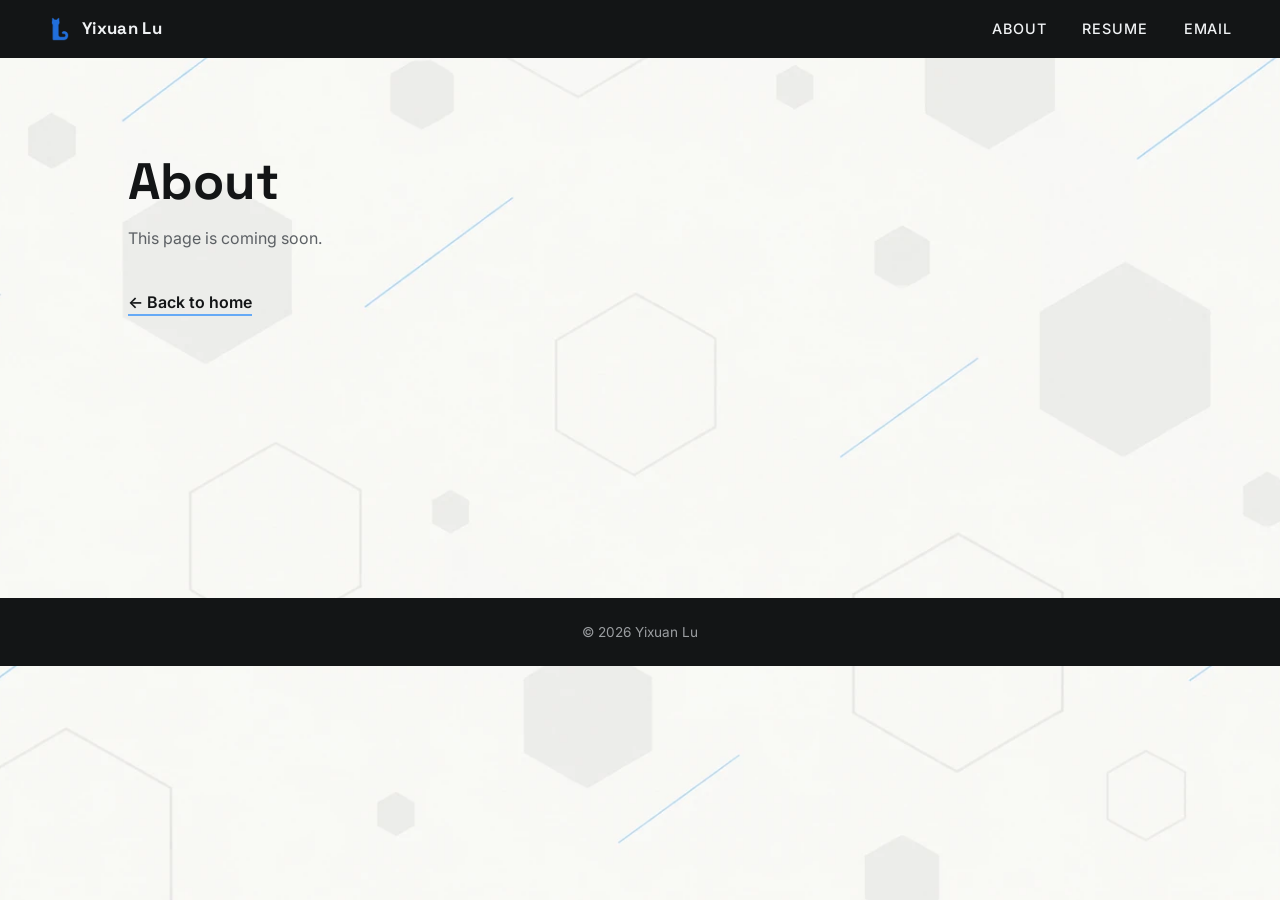
==== about.html @ 0526a120 "Add homepage prototype Homepage with banner, demo reel placeholder, project cards and navigation, pl" ====
<!DOCTYPE html>
<html lang="en">
<head>
  <meta charset="UTF-8">
  <meta name="viewport" content="width=device-width, initial-scale=1">
  <title>About | Yixuan Lu</title>
  <meta name="description" content="Portfolio of Yixuan Lu, 3D character performance animator.">

  <!-- Browser tab icon -->
  <link rel="icon" type="image/png" href="images/favicon.png">

  <!-- Fonts from Google Fonts -->
  <link rel="preconnect" href="https://fonts.googleapis.com">
  <link rel="preconnect" href="https://fonts.gstatic.com" crossorigin>
  <link href="https://fonts.googleapis.com/css2?family=Space+Grotesk:wght@500;700&family=Inter:wght@400;500;600&display=swap" rel="stylesheet">

  <link rel="stylesheet" href="css/style.css">
</head>
<body>

  <!-- ===== NAVIGATION ===== -->
  <header class="site-nav">
    <a class="nav-home" href="index.html">
      <img src="images/favicon.png" alt="" width="24" height="24">
      <span>Yixuan Lu</span>
    </a>
    <nav>
      <a href="about.html">About</a>
      <a href="resume.html">Resume</a>
      <!-- Replace [EMAIL] below with your email address, e.g. mailto:name@example.com -->
      <a href="mailto:[EMAIL]">Email</a>
    </nav>
  </header>

  <main class="simple-page">
    <h1>About</h1>
    <p>This page is coming soon.</p>
    <a class="back-link" href="index.html">&larr; Back to home</a>
  </main>

  <footer class="site-footer">
    <p>&copy; 2026 Yixuan Lu</p>
  </footer>

</body>
</html>
---- css/style.css ----
/* =============================================================
   COLORS
   Change a color here and it updates everywhere on the site.
   ============================================================= */
:root {
  --black: #131516;
  --off-white: #F0F2F4;
  --gray: #9A9DA0;
  --gray-dark: #5C6064;   /* darker gray for small text, easier to read */
  --gray-light: #DADDE0;  /* thin borders and lines */
  --accent: #66AAF6;      /* soft light blue */

  --font-display: "Space Grotesk", "Segoe UI", sans-serif;
  --font-body: "Inter", "Segoe UI", sans-serif;

  --content-width: 1120px;
}

/* =============================================================
   BASICS
   ============================================================= */
* { box-sizing: border-box; }

html { scroll-behavior: smooth; }

body {
  margin: 0;
  font-family: var(--font-body);
  color: var(--black);
  background-color: var(--off-white);
  /* the hexagon pattern sits behind everything and stays still while you scroll */
  background-image: url("../images/background-hexagon.png");
  background-size: cover;
  background-position: center;
  background-attachment: fixed;
  line-height: 1.5;
  -webkit-font-smoothing: antialiased;
}

img { display: block; max-width: 100%; }

a { color: inherit; }

/* visible outline when moving through the page with the keyboard */
a:focus-visible {
  outline: 2px solid var(--accent);
  outline-offset: 3px;
}

/* =============================================================
   NAVIGATION
   ============================================================= */
.site-nav {
  display: flex;
  align-items: center;
  justify-content: space-between;
  gap: 16px;
  padding: 14px clamp(16px, 4vw, 48px);
  background: var(--black);
  color: var(--off-white);
}

.nav-home {
  display: flex;
  align-items: center;
  gap: 10px;
  text-decoration: none;
  font-family: var(--font-display);
  font-weight: 700;
  font-size: 1.05rem;
  letter-spacing: 0.02em;
}

.site-nav nav {
  display: flex;
  gap: clamp(16px, 3vw, 36px);
}

.site-nav nav a {
  position: relative;
  text-decoration: none;
  font-size: 0.9rem;
  font-weight: 500;
  letter-spacing: 0.06em;
  text-transform: uppercase;
  color: var(--off-white);
  padding: 4px 0;
  transition: color 0.2s;
}

/* blue line that slides in under a link on hover */
.site-nav nav a::after {
  content: "";
  position: absolute;
  left: 0;
  bottom: -2px;
  width: 100%;
  height: 2px;
  background: var(--accent);
  transform: scaleX(0);
  transform-origin: left;
  transition: transform 0.25s;
}

.site-nav nav a:hover { color: var(--accent); }
.site-nav nav a:hover::after { transform: scaleX(1); }

/* =============================================================
   BANNER
   The text is placed on top of the image, inside the empty
   light area on the left. Sizes use "vw" (a percentage of the
   screen width) so the text grows and shrinks with the image.
   ============================================================= */
.banner {
  position: relative;
  width: 100%;
  background: var(--off-white);
}

.banner-image {
  width: 100%;
  height: auto;
}

.banner-text {
  position: absolute;
  top: 0;
  bottom: 0;
  left: 6%;
  width: 48%;
  display: flex;
  flex-direction: column;
  justify-content: center;
}

.banner-text h1 {
  margin: 0;
  font-family: var(--font-display);
  font-weight: 700;
  font-size: 7.2vw;
  line-height: 1;
  letter-spacing: -0.02em;
  color: var(--black);
}

.banner-text p {
  margin: 1.4vw 0 0;
  padding-left: 1.2vw;
  border-left: 0.35vw solid var(--accent);
  font-family: var(--font-display);
  font-weight: 500;
  font-size: 2.1vw;
  letter-spacing: 0.08em;
  text-transform: uppercase;
  color: var(--gray-dark);
}

/* =============================================================
   PAGE SECTIONS
   ============================================================= */
main {
  max-width: var(--content-width);
  margin: 0 auto;
  padding: 0 clamp(16px, 4vw, 48px);
}

.section-label {
  display: flex;
  align-items: center;
  gap: 14px;
  margin: 0 0 20px;
  font-family: var(--font-display);
  font-size: 0.85rem;
  font-weight: 700;
  letter-spacing: 0.18em;
  text-transform: uppercase;
  color: var(--gray-dark);
}

/* short blue line before each section name */
.section-label::before {
  content: "";
  width: 28px;
  height: 2px;
  background: var(--accent);
}

/* =============================================================
   DEMO REEL
   ============================================================= */
.reel {
  padding: clamp(40px, 6vw, 72px) 0 clamp(48px, 7vw, 88px);
}

/* the 16:9 frame; the YouTube player fills it once a link is added */
.reel-frame {
  position: relative;
  width: 100%;
  aspect-ratio: 16 / 9;
  background: var(--black);
  overflow: hidden;
  box-shadow: 0 24px 60px -20px rgba(19, 21, 22, 0.45);
}

.reel-frame iframe {
  position: absolute;
  inset: 0;
  width: 100%;
  height: 100%;
  border: 0;
}

.reel-placeholder {
  position: absolute;
  inset: 0;
  display: flex;
  flex-direction: column;
  align-items: center;
  justify-content: center;
  text-align: center;
  color: var(--off-white);
  /* faint grid, like a viewport in 3D software */
  background-image:
    linear-gradient(rgba(240, 242, 244, 0.05) 1px, transparent 1px),
    linear-gradient(90deg, rgba(240, 242, 244, 0.05) 1px, transparent 1px);
  background-size: 48px 48px;
  background-position: center;
}

/* corner marks, like a camera frame */
.reel-placeholder::before {
  content: "";
  position: absolute;
  inset: 20px;
  --c: var(--accent);
  background:
    linear-gradient(var(--c), var(--c)) top left / 24px 2px,
    linear-gradient(var(--c), var(--c)) top left / 2px 24px,
    linear-gradient(var(--c), var(--c)) top right / 24px 2px,
    linear-gradient(var(--c), var(--c)) top right / 2px 24px,
    linear-gradient(var(--c), var(--c)) bottom left / 24px 2px,
    linear-gradient(var(--c), var(--c)) bottom left / 2px 24px,
    linear-gradient(var(--c), var(--c)) bottom right / 24px 2px,
    linear-gradient(var(--c), var(--c)) bottom right / 2px 24px;
  background-repeat: no-repeat;
}

.reel-play {
  width: clamp(48px, 8vw, 84px);
  height: auto;
  color: var(--accent);
}

.reel-title {
  margin: clamp(12px, 2vw, 22px) 0 0;
  font-family: var(--font-display);
  font-weight: 700;
  font-size: clamp(1.1rem, 3.2vw, 2.2rem);
  letter-spacing: 0.02em;
}

.reel-ratio {
  margin: 6px 0 0;
  font-size: 0.75rem;
  letter-spacing: 0.2em;
  color: var(--gray);
}

/* =============================================================
   PROJECT CARDS
   ============================================================= */
.projects {
  padding-bottom: clamp(56px, 8vw, 96px);
}

.project-grid {
  display: grid;
  grid-template-columns: repeat(2, 1fr);
  gap: clamp(16px, 3vw, 32px);
}

.project-card {
  display: block;
  text-decoration: none;
  background: #FFFFFF;
  border: 1px solid var(--gray-light);
  transition: transform 0.25s, box-shadow 0.25s, border-color 0.25s;
}

.project-card:hover {
  transform: translateY(-4px);
  border-color: var(--accent);
  box-shadow: 0 16px 36px -18px rgba(19, 21, 22, 0.35);
}

/* stand-in image area; can be replaced with a real still later */
.project-thumb {
  position: relative;
  aspect-ratio: 16 / 9;
  background:
    linear-gradient(135deg, transparent 62%, rgba(102, 170, 246, 0.85) 62%, rgba(102, 170, 246, 0.85) 66%, transparent 66%),
    var(--black);
  overflow: hidden;
}

.project-thumb span {
  position: absolute;
  left: 20px;
  bottom: 12px;
  font-family: var(--font-display);
  font-weight: 700;
  font-size: clamp(2.5rem, 6vw, 4rem);
  line-height: 1;
  color: rgba(240, 242, 244, 0.14);
}

.project-info {
  display: flex;
  align-items: baseline;
  justify-content: space-between;
  gap: 12px;
  padding: 18px 20px;
}

.project-info h3 {
  margin: 0;
  font-family: var(--font-display);
  font-size: 1.3rem;
  font-weight: 700;
}

.project-link {
  font-size: 0.8rem;
  font-weight: 600;
  letter-spacing: 0.08em;
  text-transform: uppercase;
  color: var(--gray-dark);
  white-space: nowrap;
  transition: color 0.2s;
}

.project-card:hover .project-link { color: var(--black); }

/* =============================================================
   FOOTER
   ============================================================= */
.site-footer {
  padding: 24px clamp(16px, 4vw, 48px);
  background: var(--black);
  color: var(--gray);
  font-size: 0.85rem;
  text-align: center;
}

.site-footer p { margin: 0; }

/* =============================================================
   SIMPLE PAGES (About, Resume, project pages)
   ============================================================= */
.simple-page {
  max-width: var(--content-width);
  margin: 0 auto;
  padding: clamp(48px, 8vw, 96px) clamp(16px, 4vw, 48px);
  min-height: 60vh;
}

.simple-page h1 {
  margin: 0 0 12px;
  font-family: var(--font-display);
  font-size: clamp(2rem, 5vw, 3.2rem);
  line-height: 1.1;
}

.simple-page p { color: var(--gray-dark); }

.back-link {
  display: inline-block;
  margin-top: 24px;
  font-weight: 600;
  text-decoration: none;
  border-bottom: 2px solid var(--accent);
}

/* =============================================================
   PHONES AND SMALL TABLETS
   ============================================================= */
@media (max-width: 700px) {
  /* fixed backgrounds are jumpy on phones, so let it scroll */
  body { background-attachment: scroll; }

  .site-nav { flex-direction: column; gap: 10px; }

  /* bigger text, tighter spacing so the title still fits on one line */
  .banner-text h1 { font-size: 8vw; }
  .banner-text p { font-size: 3vw; letter-spacing: 0.03em; }

  .project-grid { grid-template-columns: 1fr; }
}

/* respect the "reduce motion" setting some people turn on */
@media (prefers-reduced-motion: reduce) {
  * { transition: none !important; scroll-behavior: auto !important; }
}
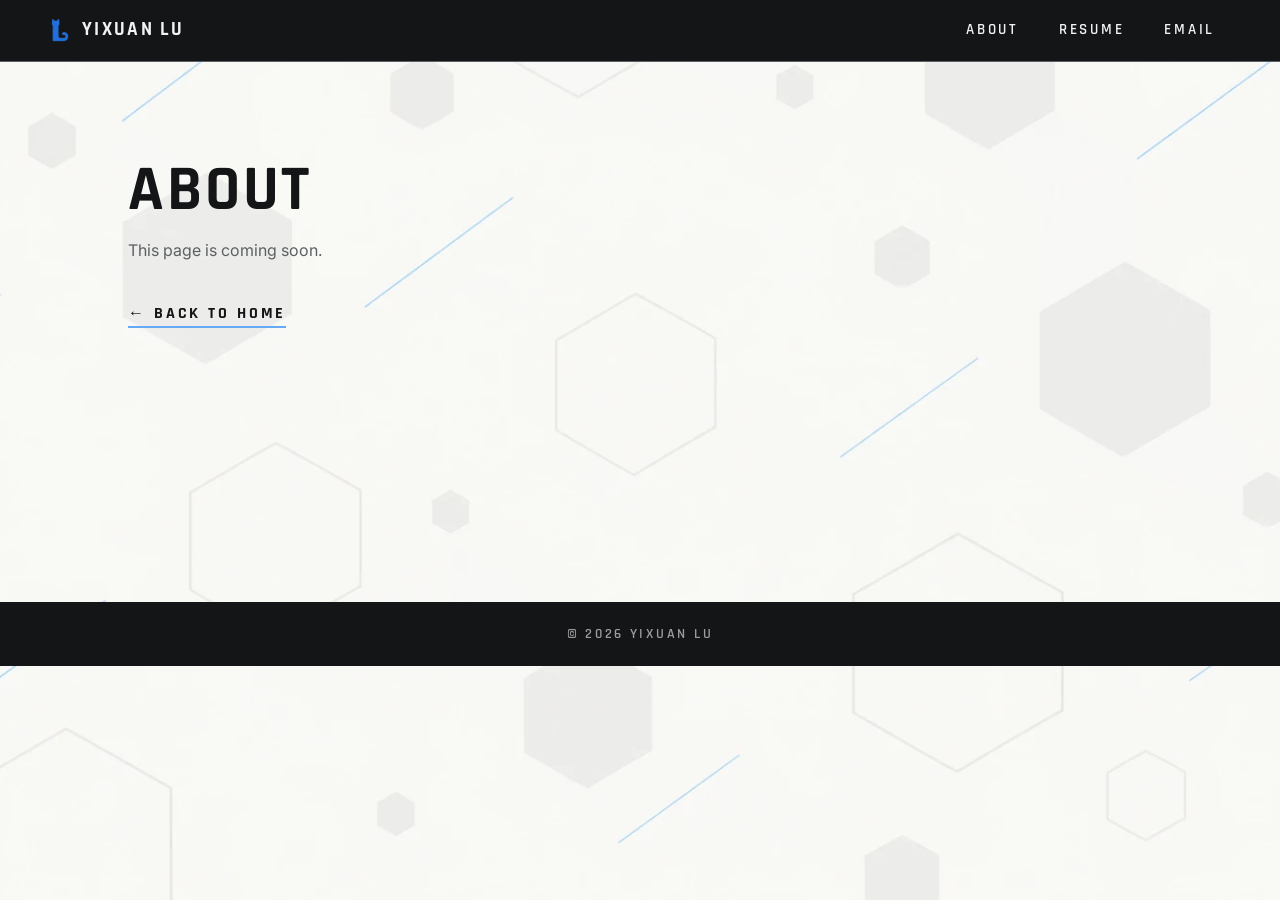
==== commit 639af337: "Restyle homepage with tactical sci-fi menu look Switch to Rajdhani/Inter, add label plate, divider, " ====
--- a/about.html
+++ b/about.html
@@ -12,7 +12,7 @@
   <!-- Fonts from Google Fonts -->
   <link rel="preconnect" href="https://fonts.googleapis.com">
   <link rel="preconnect" href="https://fonts.gstatic.com" crossorigin>
-  <link href="https://fonts.googleapis.com/css2?family=Space+Grotesk:wght@500;700&family=Inter:wght@400;500;600&display=swap" rel="stylesheet">
+  <link href="https://fonts.googleapis.com/css2?family=Rajdhani:wght@500;600;700&family=Inter:wght@400;500&display=swap" rel="stylesheet">
 
   <link rel="stylesheet" href="css/style.css">
 </head>
--- a/css/style.css
+++ b/css/style.css
@@ -1,19 +1,29 @@
 /* =============================================================
-   COLORS
-   Change a color here and it updates everywhere on the site.
+   COLORS AND FONTS
+   Every color and font on the site is set here.
+   Change a value here and it updates everywhere.
    ============================================================= */
 :root {
+  /* main colors */
   --black: #131516;
   --off-white: #F0F2F4;
   --gray: #9A9DA0;
-  --gray-dark: #5C6064;   /* darker gray for small text, easier to read */
-  --gray-light: #DADDE0;  /* thin borders and lines */
-  --accent: #66AAF6;      /* soft light blue */
-
-  --font-display: "Space Grotesk", "Segoe UI", sans-serif;
-  --font-body: "Inter", "Segoe UI", sans-serif;
-
+  --gray-dark: #5C6064;    /* small text, easier to read than --gray */
+  --gray-light: #C9CDD1;   /* thin lines and borders */
+  --panel: #F7F8F9;        /* slightly lighter gray for cards and the reel frame */
+  --accent: #66AAF6;       /* soft light blue: highlights and hover only */
+
+  /* see-through versions, for faint grids and shadows */
+  --grid-line: rgba(19, 21, 22, 0.06);
+  --thumb-number: rgba(240, 242, 244, 0.16);
+
+  /* fonts */
+  --font-display: "Rajdhani", "Segoe UI", sans-serif;  /* headings and labels */
+  --font-body: "Inter", "Segoe UI", sans-serif;        /* regular text */
+
+  /* layout */
   --content-width: 1120px;
+  --cut: 16px;             /* size of the angled corners on cards and buttons */
 }
 
 /* =============================================================
@@ -44,7 +54,7 @@
 /* visible outline when moving through the page with the keyboard */
 a:focus-visible {
   outline: 2px solid var(--accent);
-  outline-offset: 3px;
+  outline-offset: 4px;
 }
 
 /* =============================================================
@@ -55,9 +65,10 @@
   align-items: center;
   justify-content: space-between;
   gap: 16px;
-  padding: 14px clamp(16px, 4vw, 48px);
+  padding: 12px clamp(16px, 4vw, 48px);
   background: var(--black);
   color: var(--off-white);
+  border-bottom: 1px solid var(--gray-dark);
 }
 
 .nav-home {
@@ -67,43 +78,35 @@
   text-decoration: none;
   font-family: var(--font-display);
   font-weight: 700;
-  font-size: 1.05rem;
-  letter-spacing: 0.02em;
+  font-size: 1.2rem;
+  letter-spacing: 0.12em;
+  text-transform: uppercase;
 }
 
 .site-nav nav {
   display: flex;
-  gap: clamp(16px, 3vw, 36px);
-}
-
+  gap: 6px;
+}
+
+/* each link is a small angled tab that lights up on hover */
 .site-nav nav a {
-  position: relative;
+  padding: 6px 16px;
   text-decoration: none;
-  font-size: 0.9rem;
-  font-weight: 500;
-  letter-spacing: 0.06em;
+  font-family: var(--font-display);
+  font-size: 0.95rem;
+  font-weight: 600;
+  letter-spacing: 0.18em;
   text-transform: uppercase;
   color: var(--off-white);
-  padding: 4px 0;
-  transition: color 0.2s;
-}
-
-/* blue line that slides in under a link on hover */
-.site-nav nav a::after {
-  content: "";
-  position: absolute;
-  left: 0;
-  bottom: -2px;
-  width: 100%;
-  height: 2px;
-  background: var(--accent);
-  transform: scaleX(0);
-  transform-origin: left;
-  transition: transform 0.25s;
-}
-
-.site-nav nav a:hover { color: var(--accent); }
-.site-nav nav a:hover::after { transform: scaleX(1); }
+  border: 1px solid transparent;
+  clip-path: polygon(8px 0, 100% 0, 100% calc(100% - 8px), calc(100% - 8px) 100%, 0 100%, 0 8px);
+  transition: color 0.2s, background-color 0.2s;
+}
+
+.site-nav nav a:hover {
+  color: var(--black);
+  background-color: var(--accent);
+}
 
 /* =============================================================
    BANNER
@@ -137,20 +140,22 @@
   margin: 0;
   font-family: var(--font-display);
   font-weight: 700;
-  font-size: 7.2vw;
-  line-height: 1;
-  letter-spacing: -0.02em;
+  font-size: 8vw;
+  line-height: 0.9;
+  letter-spacing: 0.01em;
+  text-transform: uppercase;
   color: var(--black);
 }
 
 .banner-text p {
-  margin: 1.4vw 0 0;
+  margin: 1.2vw 0 0;
   padding-left: 1.2vw;
-  border-left: 0.35vw solid var(--accent);
-  font-family: var(--font-display);
-  font-weight: 500;
-  font-size: 2.1vw;
-  letter-spacing: 0.08em;
+  border-left: 0.3vw solid var(--accent);
+  font-family: var(--font-display);
+  font-weight: 600;
+  font-size: 2vw;
+  line-height: 1.2;
+  letter-spacing: 0.22em;
   text-transform: uppercase;
   color: var(--gray-dark);
 }
@@ -164,32 +169,58 @@
   padding: 0 clamp(16px, 4vw, 48px);
 }
 
+/* section headings sit on the label plate image */
 .section-label {
   display: flex;
   align-items: center;
-  gap: 14px;
-  margin: 0 0 20px;
-  font-family: var(--font-display);
-  font-size: 0.85rem;
-  font-weight: 700;
-  letter-spacing: 0.18em;
-  text-transform: uppercase;
-  color: var(--gray-dark);
-}
-
-/* short blue line before each section name */
-.section-label::before {
+  justify-content: center;
+  width: 210px;
+  aspect-ratio: 1349 / 379;   /* same shape as the image, so it never stretches */
+  margin: 0 0 clamp(28px, 4vw, 44px);
+  padding: 0 0 2px 8px;
+  background: url("../images/ui-label-plate.png") center / contain no-repeat;
+  font-family: var(--font-display);
+  font-size: 1.05rem;
+  font-weight: 700;
+  letter-spacing: 0.24em;
+  text-transform: uppercase;
+  color: var(--black);
+}
+
+/* the divider image between the demo reel and the projects */
+.section-divider {
+  width: 100%;
+  height: auto;
+  margin: 0 auto;
+}
+
+/* =============================================================
+   DEMO REEL
+   ============================================================= */
+.reel {
+  padding: clamp(48px, 7vw, 88px) 0 clamp(48px, 7vw, 80px);
+}
+
+/* Corner brackets around the video.
+   The image is cut into nine pieces (a "border image"): the four
+   corners keep their exact shape, and only the empty edges between
+   them stretch. So the brackets never look squashed, whatever the
+   screen size. --bracket-scale sets how big the brackets are. */
+.reel-brackets {
+  --bracket-scale: 0.26;
+  position: relative;
+  margin: 0 calc(40px * var(--bracket-scale));
+}
+
+.reel-brackets::after {
   content: "";
-  width: 28px;
-  height: 2px;
-  background: var(--accent);
-}
-
-/* =============================================================
-   DEMO REEL
-   ============================================================= */
-.reel {
-  padding: clamp(40px, 6vw, 72px) 0 clamp(48px, 7vw, 88px);
+  position: absolute;
+  inset: calc(-90px * var(--bracket-scale));
+  border-style: solid;
+  border-color: transparent;
+  border-width: calc(250px * var(--bracket-scale)) calc(515px * var(--bracket-scale));
+  border-image: url("../images/ui-corner-frame.png") 250 515 stretch;
+  pointer-events: none;
 }
 
 /* the 16:9 frame; the YouTube player fills it once a link is added */
@@ -197,9 +228,9 @@
   position: relative;
   width: 100%;
   aspect-ratio: 16 / 9;
-  background: var(--black);
+  background: var(--panel);
+  border: 1px solid var(--gray-light);
   overflow: hidden;
-  box-shadow: 0 24px 60px -20px rgba(19, 21, 22, 0.45);
 }
 
 .reel-frame iframe {
@@ -218,59 +249,62 @@
   align-items: center;
   justify-content: center;
   text-align: center;
-  color: var(--off-white);
   /* faint grid, like a viewport in 3D software */
   background-image:
-    linear-gradient(rgba(240, 242, 244, 0.05) 1px, transparent 1px),
-    linear-gradient(90deg, rgba(240, 242, 244, 0.05) 1px, transparent 1px);
-  background-size: 48px 48px;
+    linear-gradient(var(--grid-line) 1px, transparent 1px),
+    linear-gradient(90deg, var(--grid-line) 1px, transparent 1px);
+  background-size: 40px 40px;
   background-position: center;
 }
 
-/* corner marks, like a camera frame */
-.reel-placeholder::before {
-  content: "";
-  position: absolute;
-  inset: 20px;
-  --c: var(--accent);
-  background:
-    linear-gradient(var(--c), var(--c)) top left / 24px 2px,
-    linear-gradient(var(--c), var(--c)) top left / 2px 24px,
-    linear-gradient(var(--c), var(--c)) top right / 24px 2px,
-    linear-gradient(var(--c), var(--c)) top right / 2px 24px,
-    linear-gradient(var(--c), var(--c)) bottom left / 24px 2px,
-    linear-gradient(var(--c), var(--c)) bottom left / 2px 24px,
-    linear-gradient(var(--c), var(--c)) bottom right / 24px 2px,
-    linear-gradient(var(--c), var(--c)) bottom right / 2px 24px;
-  background-repeat: no-repeat;
-}
-
-.reel-play {
-  width: clamp(48px, 8vw, 84px);
-  height: auto;
-  color: var(--accent);
+/* the rotating ring, with a still play triangle in the middle */
+.reel-ring {
+  position: relative;
+  width: clamp(64px, 11vw, 120px);
+  aspect-ratio: 1;
+}
+
+.reel-ring img {
+  width: 100%;
+  height: 100%;
+  animation: spin 14s linear infinite;
+}
+
+.reel-ring svg {
+  position: absolute;
+  inset: 34%;
+  fill: var(--black);
+}
+
+@keyframes spin {
+  to { transform: rotate(360deg); }
 }
 
 .reel-title {
   margin: clamp(12px, 2vw, 22px) 0 0;
   font-family: var(--font-display);
   font-weight: 700;
-  font-size: clamp(1.1rem, 3.2vw, 2.2rem);
-  letter-spacing: 0.02em;
+  font-size: clamp(1.1rem, 3vw, 2rem);
+  letter-spacing: 0.2em;
+  text-transform: uppercase;
 }
 
 .reel-ratio {
-  margin: 6px 0 0;
-  font-size: 0.75rem;
-  letter-spacing: 0.2em;
-  color: var(--gray);
+  margin: 2px 0 0;
+  font-family: var(--font-display);
+  font-weight: 600;
+  font-size: 0.8rem;
+  letter-spacing: 0.3em;
+  color: var(--gray-dark);
 }
 
 /* =============================================================
    PROJECT CARDS
+   Angled corners are made with "clip-path", which cuts the shape.
+   The outer layer is the thin outline; the inner layer is the card.
    ============================================================= */
 .projects {
-  padding-bottom: clamp(56px, 8vw, 96px);
+  padding: clamp(48px, 7vw, 80px) 0 clamp(64px, 9vw, 112px);
 }
 
 .project-grid {
@@ -281,16 +315,21 @@
 
 .project-card {
   display: block;
+  padding: 1px;
   text-decoration: none;
-  background: #FFFFFF;
-  border: 1px solid var(--gray-light);
-  transition: transform 0.25s, box-shadow 0.25s, border-color 0.25s;
+  background: var(--gray-light);
+  clip-path: polygon(var(--cut) 0, 100% 0, 100% calc(100% - var(--cut)), calc(100% - var(--cut)) 100%, 0 100%, 0 var(--cut));
+  transition: background-color 0.2s, transform 0.2s;
+}
+
+.project-card-inner {
+  background: var(--panel);
+  clip-path: polygon(var(--cut) 0, 100% 0, 100% calc(100% - var(--cut)), calc(100% - var(--cut)) 100%, 0 100%, 0 var(--cut));
 }
 
 .project-card:hover {
-  transform: translateY(-4px);
-  border-color: var(--accent);
-  box-shadow: 0 16px 36px -18px rgba(19, 21, 22, 0.35);
+  background: var(--accent);
+  transform: translateY(-3px);
 }
 
 /* stand-in image area; can be replaced with a real still later */
@@ -298,7 +337,7 @@
   position: relative;
   aspect-ratio: 16 / 9;
   background:
-    linear-gradient(135deg, transparent 62%, rgba(102, 170, 246, 0.85) 62%, rgba(102, 170, 246, 0.85) 66%, transparent 66%),
+    linear-gradient(135deg, transparent 70%, var(--gray-dark) 70%, var(--gray-dark) 70.4%, transparent 70.4%),
     var(--black);
   overflow: hidden;
 }
@@ -306,33 +345,36 @@
 .project-thumb span {
   position: absolute;
   left: 20px;
-  bottom: 12px;
-  font-family: var(--font-display);
-  font-weight: 700;
-  font-size: clamp(2.5rem, 6vw, 4rem);
+  bottom: 8px;
+  font-family: var(--font-display);
+  font-weight: 700;
+  font-size: clamp(3rem, 7vw, 4.5rem);
   line-height: 1;
-  color: rgba(240, 242, 244, 0.14);
+  color: var(--thumb-number);
 }
 
 .project-info {
   display: flex;
-  align-items: baseline;
+  align-items: center;
   justify-content: space-between;
   gap: 12px;
-  padding: 18px 20px;
+  padding: 16px 20px 18px;
 }
 
 .project-info h3 {
   margin: 0;
   font-family: var(--font-display);
-  font-size: 1.3rem;
-  font-weight: 700;
+  font-size: 1.5rem;
+  font-weight: 700;
+  letter-spacing: 0.08em;
+  text-transform: uppercase;
 }
 
 .project-link {
-  font-size: 0.8rem;
+  font-family: var(--font-display);
+  font-size: 0.85rem;
   font-weight: 600;
-  letter-spacing: 0.08em;
+  letter-spacing: 0.2em;
   text-transform: uppercase;
   color: var(--gray-dark);
   white-space: nowrap;
@@ -345,10 +387,14 @@
    FOOTER
    ============================================================= */
 .site-footer {
-  padding: 24px clamp(16px, 4vw, 48px);
+  padding: 22px clamp(16px, 4vw, 48px);
   background: var(--black);
   color: var(--gray);
+  font-family: var(--font-display);
   font-size: 0.85rem;
+  font-weight: 600;
+  letter-spacing: 0.2em;
+  text-transform: uppercase;
   text-align: center;
 }
 
@@ -367,8 +413,10 @@
 .simple-page h1 {
   margin: 0 0 12px;
   font-family: var(--font-display);
-  font-size: clamp(2rem, 5vw, 3.2rem);
-  line-height: 1.1;
+  font-size: clamp(2.4rem, 6vw, 4rem);
+  line-height: 1;
+  letter-spacing: 0.04em;
+  text-transform: uppercase;
 }
 
 .simple-page p { color: var(--gray-dark); }
@@ -376,7 +424,10 @@
 .back-link {
   display: inline-block;
   margin-top: 24px;
-  font-weight: 600;
+  font-family: var(--font-display);
+  font-weight: 700;
+  letter-spacing: 0.18em;
+  text-transform: uppercase;
   text-decoration: none;
   border-bottom: 2px solid var(--accent);
 }
@@ -388,11 +439,15 @@
   /* fixed backgrounds are jumpy on phones, so let it scroll */
   body { background-attachment: scroll; }
 
-  .site-nav { flex-direction: column; gap: 10px; }
-
-  /* bigger text, tighter spacing so the title still fits on one line */
-  .banner-text h1 { font-size: 8vw; }
-  .banner-text p { font-size: 3vw; letter-spacing: 0.03em; }
+  .site-nav { flex-direction: column; gap: 8px; }
+  .site-nav nav a { padding: 6px 12px; }
+
+  .banner-text h1 { font-size: 9vw; }
+  .banner-text p { font-size: 3vw; letter-spacing: 0.12em; }
+
+  .section-label { width: 170px; font-size: 0.9rem; }
+
+  .reel-brackets { --bracket-scale: 0.14; }
 
   .project-grid { grid-template-columns: 1fr; }
 }
@@ -400,4 +455,5 @@
 /* respect the "reduce motion" setting some people turn on */
 @media (prefers-reduced-motion: reduce) {
   * { transition: none !important; scroll-behavior: auto !important; }
-}
+  .reel-ring img { animation: none; }
+}
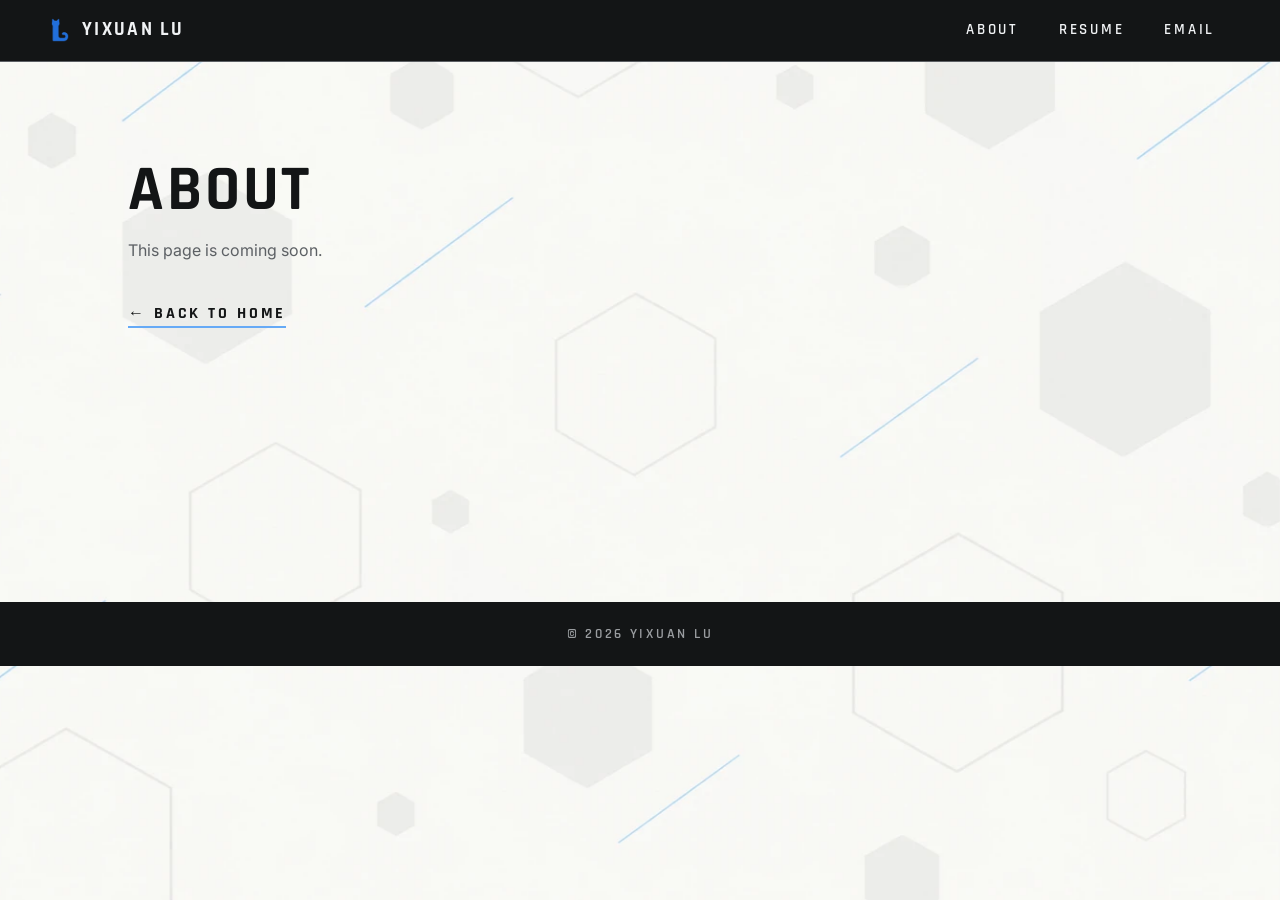
==== commit c950caf0: "Add Gecko Mail page and refine the project template Rename the description heading to Project Notes," ====
--- a/about.html
+++ b/about.html
@@ -27,8 +27,8 @@
     <nav>
       <a href="about.html">About</a>
       <a href="resume.html">Resume</a>
-      <!-- Replace [EMAIL] below with your email address, e.g. mailto:name@example.com -->
-      <a href="mailto:[EMAIL]">Email</a>
+      <!-- The email address is set once in js/main.js (see EMAIL_ADDRESS) -->
+      <a href="mailto:[EMAIL]" data-email>Email</a>
     </nav>
   </header>
 
@@ -42,5 +42,6 @@
     <p>&copy; 2026 Yixuan Lu</p>
   </footer>
 
+  <script src="js/main.js"></script>
 </body>
 </html>
--- a/css/style.css
+++ b/css/style.css
@@ -27,6 +27,15 @@
 }
 
 /* =============================================================
+   PAGE BACKGROUNDS
+   To change a background, put the new image in the images
+   folder and change the file name on the matching line below.
+   ============================================================= */
+:root              { --page-background: url("../images/background-hexagon.png"); }  /* homepage, About, Resume */
+.page-drama-queen  { --page-background: url("../images/background-hexagon.png"); }
+.page-gecko-mail   { --page-background: url("../images/background-hexagon.png"); }
+
+/* =============================================================
    BASICS
    ============================================================= */
 * { box-sizing: border-box; }
@@ -38,13 +47,24 @@
   font-family: var(--font-body);
   color: var(--black);
   background-color: var(--off-white);
-  /* the hexagon pattern sits behind everything and stays still while you scroll */
-  background-image: url("../images/background-hexagon.png");
+  line-height: 1.5;
+  -webkit-font-smoothing: antialiased;
+}
+
+/* The page background image (chosen in PAGE BACKGROUNDS above).
+   It is a separate layer pinned to the screen, so it always fills
+   the whole window and stays still while the page scrolls past,
+   however long the page is, on laptops and phones alike. */
+body::before {
+  content: "";
+  position: fixed;
+  inset: 0;
+  z-index: -1;
+  background-image: var(--page-background);
   background-size: cover;
   background-position: center;
-  background-attachment: fixed;
-  line-height: 1.5;
-  -webkit-font-smoothing: antialiased;
+  background-repeat: no-repeat;
+  pointer-events: none;
 }
 
 img { display: block; max-width: 100%; }
@@ -187,6 +207,10 @@
   color: var(--black);
 }
 
+/* a wider plate for longer headings such as "Project Notes"
+   (it grows in proportion, so the image never stretches) */
+.section-label-wide { width: 270px; }
+
 /* the divider image between the demo reel and the projects */
 .section-divider {
   width: 100%;
@@ -206,13 +230,13 @@
    corners keep their exact shape, and only the empty edges between
    them stretch. So the brackets never look squashed, whatever the
    screen size. --bracket-scale sets how big the brackets are. */
-.reel-brackets {
+.video-brackets {
   --bracket-scale: 0.26;
   position: relative;
   margin: 0 calc(40px * var(--bracket-scale));
 }
 
-.reel-brackets::after {
+.video-brackets::after {
   content: "";
   position: absolute;
   inset: calc(-90px * var(--bracket-scale));
@@ -224,7 +248,7 @@
 }
 
 /* the 16:9 frame; the YouTube player fills it once a link is added */
-.reel-frame {
+.video-frame {
   position: relative;
   width: 100%;
   aspect-ratio: 16 / 9;
@@ -233,7 +257,7 @@
   overflow: hidden;
 }
 
-.reel-frame iframe {
+.video-frame iframe {
   position: absolute;
   inset: 0;
   width: 100%;
@@ -241,7 +265,7 @@
   border: 0;
 }
 
-.reel-placeholder {
+.video-placeholder {
   position: absolute;
   inset: 0;
   display: flex;
@@ -258,19 +282,19 @@
 }
 
 /* the rotating ring, with a still play triangle in the middle */
-.reel-ring {
+.video-ring {
   position: relative;
   width: clamp(64px, 11vw, 120px);
   aspect-ratio: 1;
 }
 
-.reel-ring img {
+.video-ring img {
   width: 100%;
   height: 100%;
   animation: spin 14s linear infinite;
 }
 
-.reel-ring svg {
+.video-ring svg {
   position: absolute;
   inset: 34%;
   fill: var(--black);
@@ -280,7 +304,7 @@
   to { transform: rotate(360deg); }
 }
 
-.reel-title {
+.video-title {
   margin: clamp(12px, 2vw, 22px) 0 0;
   font-family: var(--font-display);
   font-weight: 700;
@@ -289,7 +313,7 @@
   text-transform: uppercase;
 }
 
-.reel-ratio {
+.video-ratio {
   margin: 2px 0 0;
   font-family: var(--font-display);
   font-weight: 600;
@@ -433,12 +457,201 @@
 }
 
 /* =============================================================
+   PROJECT PAGES
+   Shared by every page in the projects folder.
+   ============================================================= */
+.project-header {
+  padding: clamp(48px, 7vw, 88px) 0 clamp(32px, 5vw, 56px);
+}
+
+.project-header h1 {
+  margin: 0;
+  font-family: var(--font-display);
+  font-weight: 700;
+  font-size: clamp(3rem, 8vw, 5.5rem);
+  line-height: 0.9;
+  letter-spacing: 0.02em;
+  text-transform: uppercase;
+}
+
+/* small angled tag under the title, e.g. an award */
+.award-label {
+  display: inline-block;
+  margin: 18px 0 0;
+  padding: 5px 18px 4px;
+  background: var(--accent);
+  color: var(--black);
+  font-family: var(--font-display);
+  font-size: 0.9rem;
+  font-weight: 700;
+  letter-spacing: 0.2em;
+  text-transform: uppercase;
+  clip-path: polygon(10px 0, 100% 0, 100% calc(100% - 10px), calc(100% - 10px) 100%, 0 100%, 0 10px);
+}
+
+/* character, length, dates and type, as a row of small labels */
+.project-meta {
+  display: grid;
+  grid-template-columns: repeat(4, auto);
+  justify-content: start;
+  margin: clamp(24px, 3vw, 36px) 0 0;
+  border-top: 1px solid var(--gray-light);
+}
+
+.project-meta div {
+  padding: 14px clamp(16px, 3vw, 40px) 0 0;
+  margin-right: clamp(16px, 3vw, 40px);
+  border-right: 1px solid var(--gray-light);
+}
+
+.project-meta div:last-child { border-right: 0; margin-right: 0; }
+
+.project-meta dt {
+  font-family: var(--font-display);
+  font-size: 0.75rem;
+  font-weight: 600;
+  letter-spacing: 0.24em;
+  text-transform: uppercase;
+  color: var(--gray-dark);
+}
+
+.project-meta dd {
+  margin: 2px 0 0;
+  font-family: var(--font-display);
+  font-size: 1.2rem;
+  font-weight: 600;
+  letter-spacing: 0.04em;
+}
+
+/* the main video uses the same bracket frame as the demo reel */
+.project-main-video {
+  padding-bottom: clamp(40px, 6vw, 72px);
+}
+
+/* the supporting video is narrower, with a small caption above it */
+.project-support-video {
+  max-width: 800px;
+  margin: 0 auto;
+  padding-bottom: clamp(48px, 7vw, 80px);
+}
+
+.video-caption {
+  display: flex;
+  align-items: center;
+  gap: 12px;
+  margin: 0 0 14px;
+  font-family: var(--font-display);
+  font-size: 0.9rem;
+  font-weight: 700;
+  letter-spacing: 0.24em;
+  text-transform: uppercase;
+  color: var(--gray-dark);
+}
+
+/* short blue line before the caption */
+.video-caption::before {
+  content: "";
+  width: 28px;
+  height: 2px;
+  background: var(--accent);
+}
+
+/* smaller ring and text inside the narrower frame */
+.project-support-video .video-ring { width: clamp(52px, 8vw, 88px); }
+.project-support-video .video-title { font-size: clamp(0.95rem, 2.2vw, 1.5rem); }
+
+/* Performance, Process and Breakdown: label on the left, text on the right */
+.project-description {
+  padding: clamp(48px, 7vw, 80px) 0;
+}
+
+.description-block {
+  display: grid;
+  grid-template-columns: 200px 1fr;
+  gap: clamp(16px, 3vw, 40px);
+  padding: 24px 0;
+  border-top: 1px solid var(--gray-light);
+}
+
+.description-block:last-child { border-bottom: 1px solid var(--gray-light); }
+
+.description-block h3 {
+  margin: 0;
+  font-family: var(--font-display);
+  font-size: 1.1rem;
+  font-weight: 700;
+  letter-spacing: 0.2em;
+  text-transform: uppercase;
+}
+
+/* small number above each heading, e.g. 01 */
+.description-block h3 span {
+  display: block;
+  font-size: 0.75rem;
+  letter-spacing: 0.24em;
+  color: var(--gray-dark);
+}
+
+.description-block p {
+  margin: 0;
+  max-width: 68ch;
+  font-size: 1rem;
+  line-height: 1.7;
+}
+
+/* row of eight pipeline icons */
+.project-pipeline {
+  padding: clamp(48px, 7vw, 80px) 0 clamp(64px, 9vw, 112px);
+}
+
+.pipeline-list {
+  display: grid;
+  grid-template-columns: repeat(8, 1fr);
+  gap: 12px;
+  margin: 0;
+  padding: 0;
+  list-style: none;
+}
+
+.pipeline-list li {
+  display: flex;
+  flex-direction: column;
+  align-items: center;
+  gap: 10px;
+  padding: 18px 6px 14px;
+  background: var(--panel);
+  border: 1px solid var(--gray-light);
+  text-align: center;
+  clip-path: polygon(10px 0, 100% 0, 100% calc(100% - 10px), calc(100% - 10px) 100%, 0 100%, 0 10px);
+}
+
+.pipeline-list img {
+  width: 100%;
+  max-width: 64px;
+  height: auto;
+}
+
+.pipeline-list span {
+  font-family: var(--font-display);
+  font-size: 0.8rem;
+  font-weight: 700;
+  line-height: 1.2;
+  letter-spacing: 0.12em;
+  text-transform: uppercase;
+}
+
+.project-back {
+  padding-bottom: clamp(48px, 7vw, 80px);
+}
+
+/* =============================================================
    PHONES AND SMALL TABLETS
    ============================================================= */
+@media (max-width: 900px) {
+  .pipeline-list { grid-template-columns: repeat(4, 1fr); }
+}
+
 @media (max-width: 700px) {
-  /* fixed backgrounds are jumpy on phones, so let it scroll */
-  body { background-attachment: scroll; }
-
   .site-nav { flex-direction: column; gap: 8px; }
   .site-nav nav a { padding: 6px 12px; }
 
@@ -446,14 +659,25 @@
   .banner-text p { font-size: 3vw; letter-spacing: 0.12em; }
 
   .section-label { width: 170px; font-size: 0.9rem; }
-
-  .reel-brackets { --bracket-scale: 0.14; }
+  .section-label-wide { width: 230px; }
+
+  .video-brackets { --bracket-scale: 0.14; }
 
   .project-grid { grid-template-columns: 1fr; }
+
+  /* project pages: stack the details and the description */
+  .project-meta { grid-template-columns: 1fr 1fr; }
+  .project-meta div { border-right: 0; margin-right: 0; padding-right: 0; }
+  .description-block { grid-template-columns: 1fr; gap: 10px; }
+
+  /* icons in two columns, each with its label beside it */
+  .pipeline-list { grid-template-columns: repeat(2, minmax(0, 1fr)); gap: 8px; }
+  .pipeline-list li { flex-direction: row; justify-content: flex-start; gap: 12px; padding: 10px 12px; text-align: left; }
+  .pipeline-list img { max-width: 36px; }
 }
 
 /* respect the "reduce motion" setting some people turn on */
 @media (prefers-reduced-motion: reduce) {
   * { transition: none !important; scroll-behavior: auto !important; }
-  .reel-ring img { animation: none; }
-}
+  .video-ring img { animation: none; }
+}
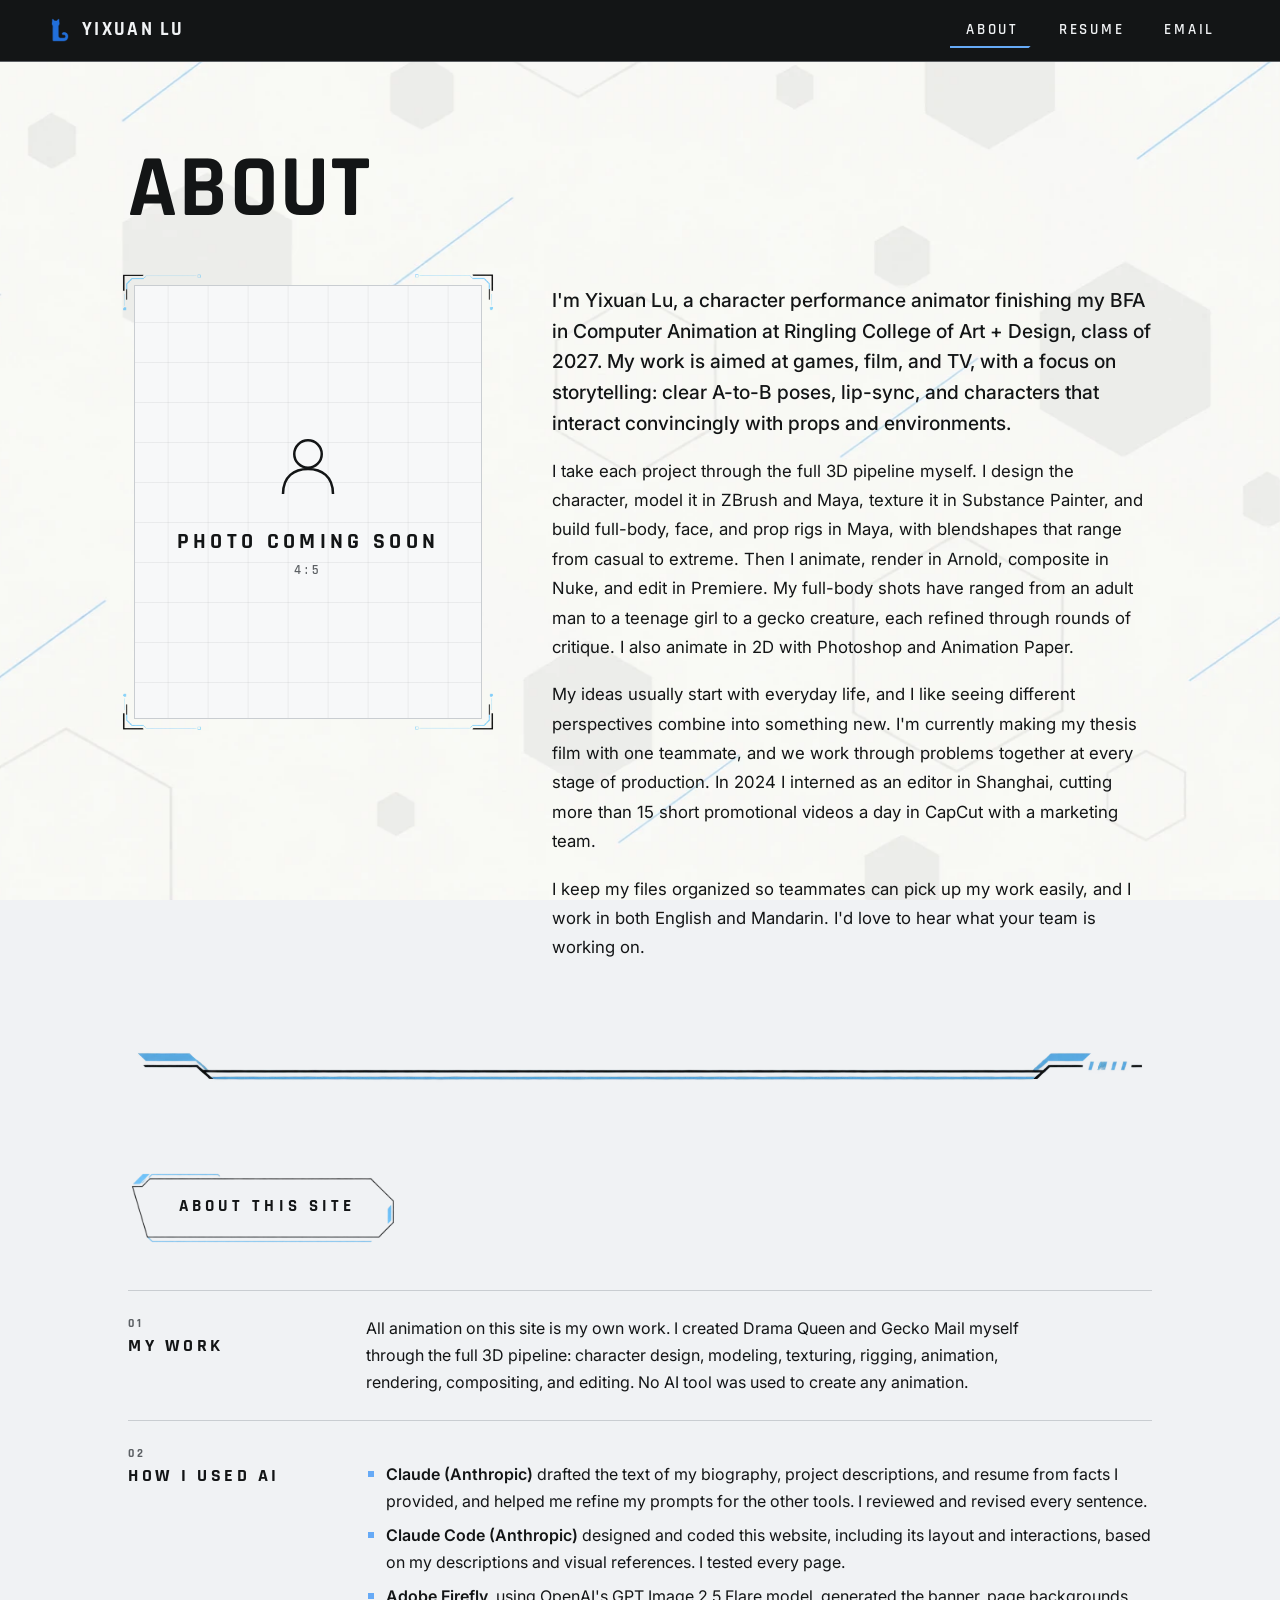
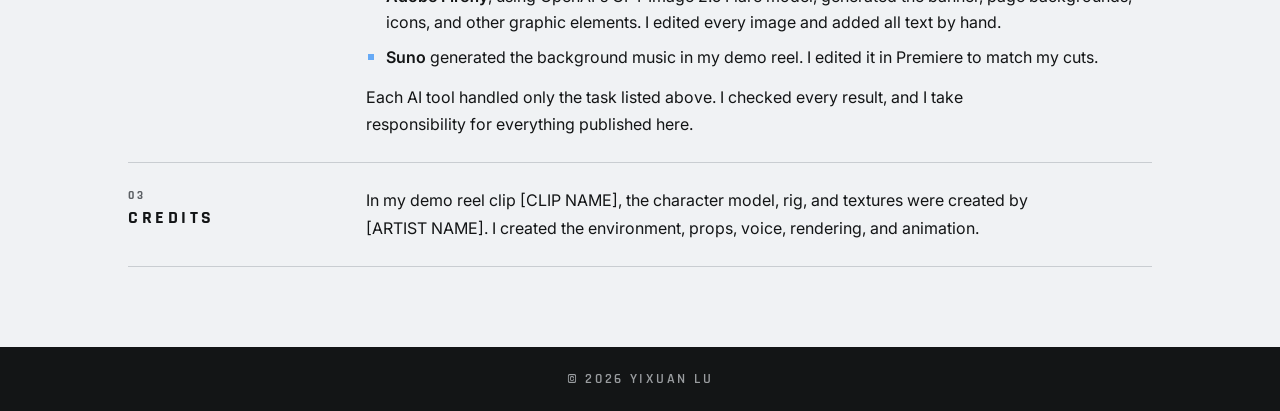
==== commit 69a91332: "Fill in About and Resume pages with downloadable resume PDF Add biography with photo placeholder, Ab" ====
--- a/about.html
+++ b/about.html
@@ -4,7 +4,7 @@
   <meta charset="UTF-8">
   <meta name="viewport" content="width=device-width, initial-scale=1">
   <title>About | Yixuan Lu</title>
-  <meta name="description" content="Portfolio of Yixuan Lu, 3D character performance animator.">
+  <meta name="description" content="About Yixuan Lu, 3D character performance animator.">
 
   <!-- Browser tab icon -->
   <link rel="icon" type="image/png" href="images/favicon.png">
@@ -12,7 +12,7 @@
   <!-- Fonts from Google Fonts -->
   <link rel="preconnect" href="https://fonts.googleapis.com">
   <link rel="preconnect" href="https://fonts.gstatic.com" crossorigin>
-  <link href="https://fonts.googleapis.com/css2?family=Rajdhani:wght@500;600;700&family=Inter:wght@400;500&display=swap" rel="stylesheet">
+  <link href="https://fonts.googleapis.com/css2?family=Rajdhani:wght@500;600;700&family=Inter:wght@400;500;600&display=swap" rel="stylesheet">
 
   <link rel="stylesheet" href="css/style.css">
 </head>
@@ -25,17 +25,94 @@
       <span>Yixuan Lu</span>
     </a>
     <nav>
-      <a href="about.html">About</a>
+      <a href="about.html" aria-current="page">About</a>
       <a href="resume.html">Resume</a>
       <!-- The email address is set once in js/main.js (see EMAIL_ADDRESS) -->
       <a href="mailto:[EMAIL]" data-email>Email</a>
     </nav>
   </header>
 
-  <main class="simple-page">
-    <h1>About</h1>
-    <p>This page is coming soon.</p>
-    <a class="back-link" href="index.html">&larr; Back to home</a>
+  <main>
+
+    <header class="project-header">
+      <h1>About</h1>
+    </header>
+
+    <!-- ===== PHOTO AND BIOGRAPHY ===== -->
+    <section class="about-intro" aria-label="Biography">
+
+      <!-- The photo file is set in js/main.js (see PHOTO_FILE at the top of that file) -->
+      <div class="photo-column">
+        <div class="video-brackets photo-brackets">
+          <div class="photo-frame" data-photo>
+            <div class="video-placeholder">
+              <svg class="photo-icon" viewBox="0 0 64 64" aria-hidden="true">
+                <circle cx="32" cy="24" r="11"/>
+                <path d="M12 56 C12 42 21 36 32 36 C43 36 52 42 52 56"/>
+              </svg>
+              <p class="video-title">Photo Coming Soon</p>
+              <p class="video-ratio">4:5</p>
+            </div>
+          </div>
+        </div>
+      </div>
+
+      <div class="bio">
+        <!-- ===== BIOGRAPHY START (draft text: replace the paragraphs below) ===== -->
+
+        <p>I'm Yixuan Lu, a character performance animator finishing my BFA in Computer Animation at Ringling College of Art + Design, class of 2027. My work is aimed at games, film, and TV, with a focus on storytelling: clear A-to-B poses, lip-sync, and characters that interact convincingly with props and environments.</p>
+
+        <p>I take each project through the full 3D pipeline myself. I design the character, model it in ZBrush and Maya, texture it in Substance Painter, and build full-body, face, and prop rigs in Maya, with blendshapes that range from casual to extreme. Then I animate, render in Arnold, composite in Nuke, and edit in Premiere. My full-body shots have ranged from an adult man to a teenage girl to a gecko creature, each refined through rounds of critique. I also animate in 2D with Photoshop and Animation Paper.</p>
+
+        <p>My ideas usually start with everyday life, and I like seeing different perspectives combine into something new. I'm currently making my thesis film with one teammate, and we work through problems together at every stage of production. In 2024 I interned as an editor in Shanghai, cutting more than 15 short promotional videos a day in CapCut with a marketing team.</p>
+
+        <p>I keep my files organized so teammates can pick up my work easily, and I work in both English and Mandarin. I'd love to hear what your team is working on.</p>
+
+        <!-- ===== BIOGRAPHY END ===== -->
+      </div>
+
+    </section>
+
+    <img class="section-divider" src="images/ui-divider.png" alt="" width="2000" height="92">
+
+    <!-- ===== ABOUT THIS SITE ===== -->
+    <section class="project-description" aria-labelledby="site-heading">
+      <h2 id="site-heading" class="section-label section-label-wide">About This Site</h2>
+
+      <!-- ===== MY WORK START (draft text) ===== -->
+      <div class="description-block">
+        <h3><span>01</span>My Work</h3>
+        <div class="description-body">
+          <p>All animation on this site is my own work. I created Drama Queen and Gecko Mail myself through the full 3D pipeline: character design, modeling, texturing, rigging, animation, rendering, compositing, and editing. No AI tool was used to create any animation.</p>
+        </div>
+      </div>
+      <!-- ===== MY WORK END ===== -->
+
+      <!-- ===== HOW I USED AI START (draft text) ===== -->
+      <div class="description-block">
+        <h3><span>02</span>How I Used AI</h3>
+        <div class="description-body">
+          <ul class="tool-list">
+            <li><strong>Claude (Anthropic)</strong> drafted the text of my biography, project descriptions, and resume from facts I provided, and helped me refine my prompts for the other tools. I reviewed and revised every sentence.</li>
+            <li><strong>Claude Code (Anthropic)</strong> designed and coded this website, including its layout and interactions, based on my descriptions and visual references. I tested every page.</li>
+            <li><strong>Adobe Firefly</strong>, using OpenAI's GPT Image 2.5 Flare model, generated the banner, page backgrounds, icons, and other graphic elements. I edited every image and added all text by hand.</li>
+            <li><strong>Suno</strong> generated the background music in my demo reel. I edited it in Premiere to match my cuts.</li>
+          </ul>
+          <p>Each AI tool handled only the task listed above. I checked every result, and I take responsibility for everything published here.</p>
+        </div>
+      </div>
+      <!-- ===== HOW I USED AI END ===== -->
+
+      <!-- ===== CREDITS START (draft text: fill in [CLIP NAME] and [ARTIST NAME]) ===== -->
+      <div class="description-block">
+        <h3><span>03</span>Credits</h3>
+        <div class="description-body">
+          <p>In my demo reel clip [CLIP NAME], the character model, rig, and textures were created by [ARTIST NAME]. I created the environment, props, voice, rendering, and animation.</p>
+        </div>
+      </div>
+      <!-- ===== CREDITS END ===== -->
+    </section>
+
   </main>
 
   <footer class="site-footer">
--- a/css/style.css
+++ b/css/style.css
@@ -12,6 +12,7 @@
   --gray-light: #C9CDD1;   /* thin lines and borders */
   --panel: #F7F8F9;        /* slightly lighter gray for cards and the reel frame */
   --accent: #66AAF6;       /* soft light blue: highlights and hover only */
+  --paper: #FFFFFF;        /* page color when printed or saved as a PDF */
 
   /* see-through versions, for faint grids and shadows */
   --grid-line: rgba(19, 21, 22, 0.06);
@@ -644,6 +645,210 @@
   padding-bottom: clamp(48px, 7vw, 80px);
 }
 
+/* blocks with several paragraphs or lists on the right */
+.description-block .description-body > * + * { margin-top: 14px; }
+
+.description-body ul {
+  margin-bottom: 0;
+  padding-left: 0;
+  list-style: none;
+}
+
+/* small square bullets */
+.description-body ul:not(.tag-list) li {
+  position: relative;
+  padding-left: 20px;
+  line-height: 1.65;
+}
+
+.description-body ul:not(.tag-list) li + li { margin-top: 8px; }
+
+.description-body ul:not(.tag-list) li::before {
+  content: "";
+  position: absolute;
+  left: 2px;
+  top: 0.62em;
+  width: 6px;
+  height: 6px;
+  background: var(--accent);
+}
+
+.description-body strong { font-weight: 600; }
+
+/* the page you're on is underlined in the navigation */
+.site-nav nav a[aria-current="page"] {
+  box-shadow: inset 0 -2px 0 var(--accent);
+}
+
+/* =============================================================
+   ABOUT PAGE
+   ============================================================= */
+.about-intro {
+  display: grid;
+  grid-template-columns: minmax(240px, 360px) 1fr;
+  gap: clamp(32px, 5vw, 64px);
+  align-items: start;
+  padding-bottom: clamp(48px, 7vw, 80px);
+}
+
+.photo-brackets { --bracket-scale: 0.16; }
+
+/* portrait frame; the photo fills it once PHOTO_FILE is set in main.js */
+.photo-frame {
+  position: relative;
+  aspect-ratio: 4 / 5;
+  background: var(--panel);
+  border: 1px solid var(--gray-light);
+  overflow: hidden;
+}
+
+.photo-frame img {
+  width: 100%;
+  height: 100%;
+  object-fit: cover;
+}
+
+.photo-icon {
+  width: clamp(56px, 7vw, 80px);
+  fill: none;
+  stroke: var(--black);
+  stroke-width: 2;
+}
+
+.photo-frame .video-title { font-size: clamp(1rem, 1.8vw, 1.35rem); }
+
+.bio p {
+  margin: 0;
+  max-width: 66ch;
+  font-size: 1.05rem;
+  line-height: 1.75;
+}
+
+.bio p + p { margin-top: 18px; }
+
+/* first paragraph a little larger, as an introduction */
+.bio p:first-of-type {
+  font-size: 1.2rem;
+  line-height: 1.6;
+  font-weight: 500;
+}
+
+/* =============================================================
+   RESUME PAGE
+   ============================================================= */
+.resume-header {
+  display: flex;
+  align-items: flex-end;
+  justify-content: space-between;
+  gap: 24px;
+  flex-wrap: wrap;
+}
+
+.resume-contact {
+  display: flex;
+  flex-wrap: wrap;
+  gap: 4px 24px;
+  margin: 18px 0 0;
+  font-family: var(--font-display);
+  font-size: 1.1rem;
+  font-weight: 600;
+  letter-spacing: 0.08em;
+}
+
+.resume-contact a {
+  text-decoration: none;
+  border-bottom: 2px solid var(--accent);
+}
+
+/* angled black button that turns blue on hover */
+.button-download {
+  display: inline-flex;
+  align-items: center;
+  gap: 10px;
+  padding: 12px 24px;
+  background: var(--black);
+  color: var(--off-white);
+  font-family: var(--font-display);
+  font-size: 1rem;
+  font-weight: 700;
+  letter-spacing: 0.2em;
+  text-transform: uppercase;
+  text-decoration: none;
+  clip-path: polygon(12px 0, 100% 0, 100% calc(100% - 12px), calc(100% - 12px) 100%, 0 100%, 0 12px);
+  transition: background-color 0.2s, color 0.2s;
+}
+
+.button-download svg {
+  width: 18px;
+  height: 18px;
+  fill: none;
+  stroke: currentColor;
+  stroke-width: 2.2;
+}
+
+.button-download:hover {
+  background: var(--accent);
+  color: var(--black);
+}
+
+.resume-group { padding: clamp(24px, 4vw, 48px) 0; }
+
+.resume-entry + .resume-entry {
+  margin-top: 28px;
+  padding-top: 24px;
+  border-top: 1px dashed var(--gray-light);
+}
+
+.resume-entry h4 {
+  margin: 0;
+  font-family: var(--font-display);
+  font-size: 1.35rem;
+  font-weight: 700;
+  letter-spacing: 0.06em;
+  text-transform: uppercase;
+}
+
+.resume-entry h4 a { text-decoration: none; }
+.resume-entry h4 a:hover { color: var(--gray-dark); box-shadow: inset 0 -2px 0 var(--accent); }
+
+/* details line under each entry, with thin dividers between items */
+.resume-meta {
+  margin: 2px 0 0;
+  font-family: var(--font-display);
+  font-size: 1rem;
+  font-weight: 600;
+  letter-spacing: 0.06em;
+  color: var(--gray-dark);
+}
+
+.resume-meta span {
+  padding-left: 12px;
+  margin-left: 8px;
+  border-left: 1px solid var(--gray-light);
+}
+
+.resume-entry .award-label { margin: 10px 0 0; font-size: 0.8rem; }
+.resume-entry ul { margin-top: 14px; }
+
+.skill-list li + li { margin-top: 10px; }
+
+/* small outlined tags for software and languages */
+.tag-list {
+  display: flex;
+  flex-wrap: wrap;
+  gap: 8px;
+}
+
+.tag-list li {
+  padding: 4px 12px;
+  border: 1px solid var(--gray-light);
+  background: var(--panel);
+  font-family: var(--font-display);
+  font-size: 0.95rem;
+  font-weight: 600;
+  letter-spacing: 0.06em;
+}
+
 /* =============================================================
    PHONES AND SMALL TABLETS
    ============================================================= */
@@ -674,6 +879,52 @@
   .pipeline-list { grid-template-columns: repeat(2, minmax(0, 1fr)); gap: 8px; }
   .pipeline-list li { flex-direction: row; justify-content: flex-start; gap: 12px; padding: 10px 12px; text-align: left; }
   .pipeline-list img { max-width: 36px; }
+
+  /* About: photo above the biography */
+  .about-intro { grid-template-columns: 1fr; }
+  .photo-column { max-width: 300px; }
+  .photo-brackets { --bracket-scale: 0.12; }
+
+  /* Resume: details wrap onto their own lines */
+  .resume-meta span { display: block; padding-left: 0; margin-left: 0; border-left: 0; }
+}
+
+@media (max-width: 900px) and (min-width: 701px) {
+  .about-intro { grid-template-columns: 260px 1fr; }
+}
+
+/* =============================================================
+   PRINTING AND PDF
+   How the Resume page looks when printed or saved as a PDF
+   (the files/Yixuan_Lu_Resume.pdf download was made this way).
+   ============================================================= */
+@page { size: letter; margin: 0.55in 0.6in; }
+
+@media print {
+  html { font-size: 12px; }
+  body { background: var(--paper); -webkit-print-color-adjust: exact; print-color-adjust: exact; }
+  body::before, .site-nav, .site-footer, .button-download { display: none; }
+
+  main { max-width: none; padding: 0; }
+  .project-header { padding: 0 0 10px; border-bottom: 2px solid var(--black); }
+  .project-header h1 { font-size: 3rem; }
+  .resume-contact { margin-top: 8px; }
+
+  .resume-group { padding: 14px 0 0; }
+  .section-label { width: 150px; margin-bottom: 10px; font-size: 0.95rem; }
+
+  .description-block { grid-template-columns: 130px 1fr; gap: 16px; padding: 12px 0; break-inside: avoid; }
+  .description-block:last-child { border-bottom: 0; }
+  .description-block p, .description-body ul:not(.tag-list) li { line-height: 1.5; }
+  .description-body ul:not(.tag-list) li + li { margin-top: 3px; }
+
+  .resume-entry { break-inside: avoid; }
+  .resume-entry + .resume-entry { margin-top: 14px; padding-top: 12px; }
+  .resume-entry ul { margin-top: 8px; }
+  .resume-entry h4 a { color: inherit; }
+  .skill-list li + li { margin-top: 3px; }
+  /* tighter letter spacing so job-application systems read headings as words */
+  .section-label, .description-block h3, .resume-entry h4, .award-label { letter-spacing: 0.06em; }
 }
 
 /* respect the "reduce motion" setting some people turn on */
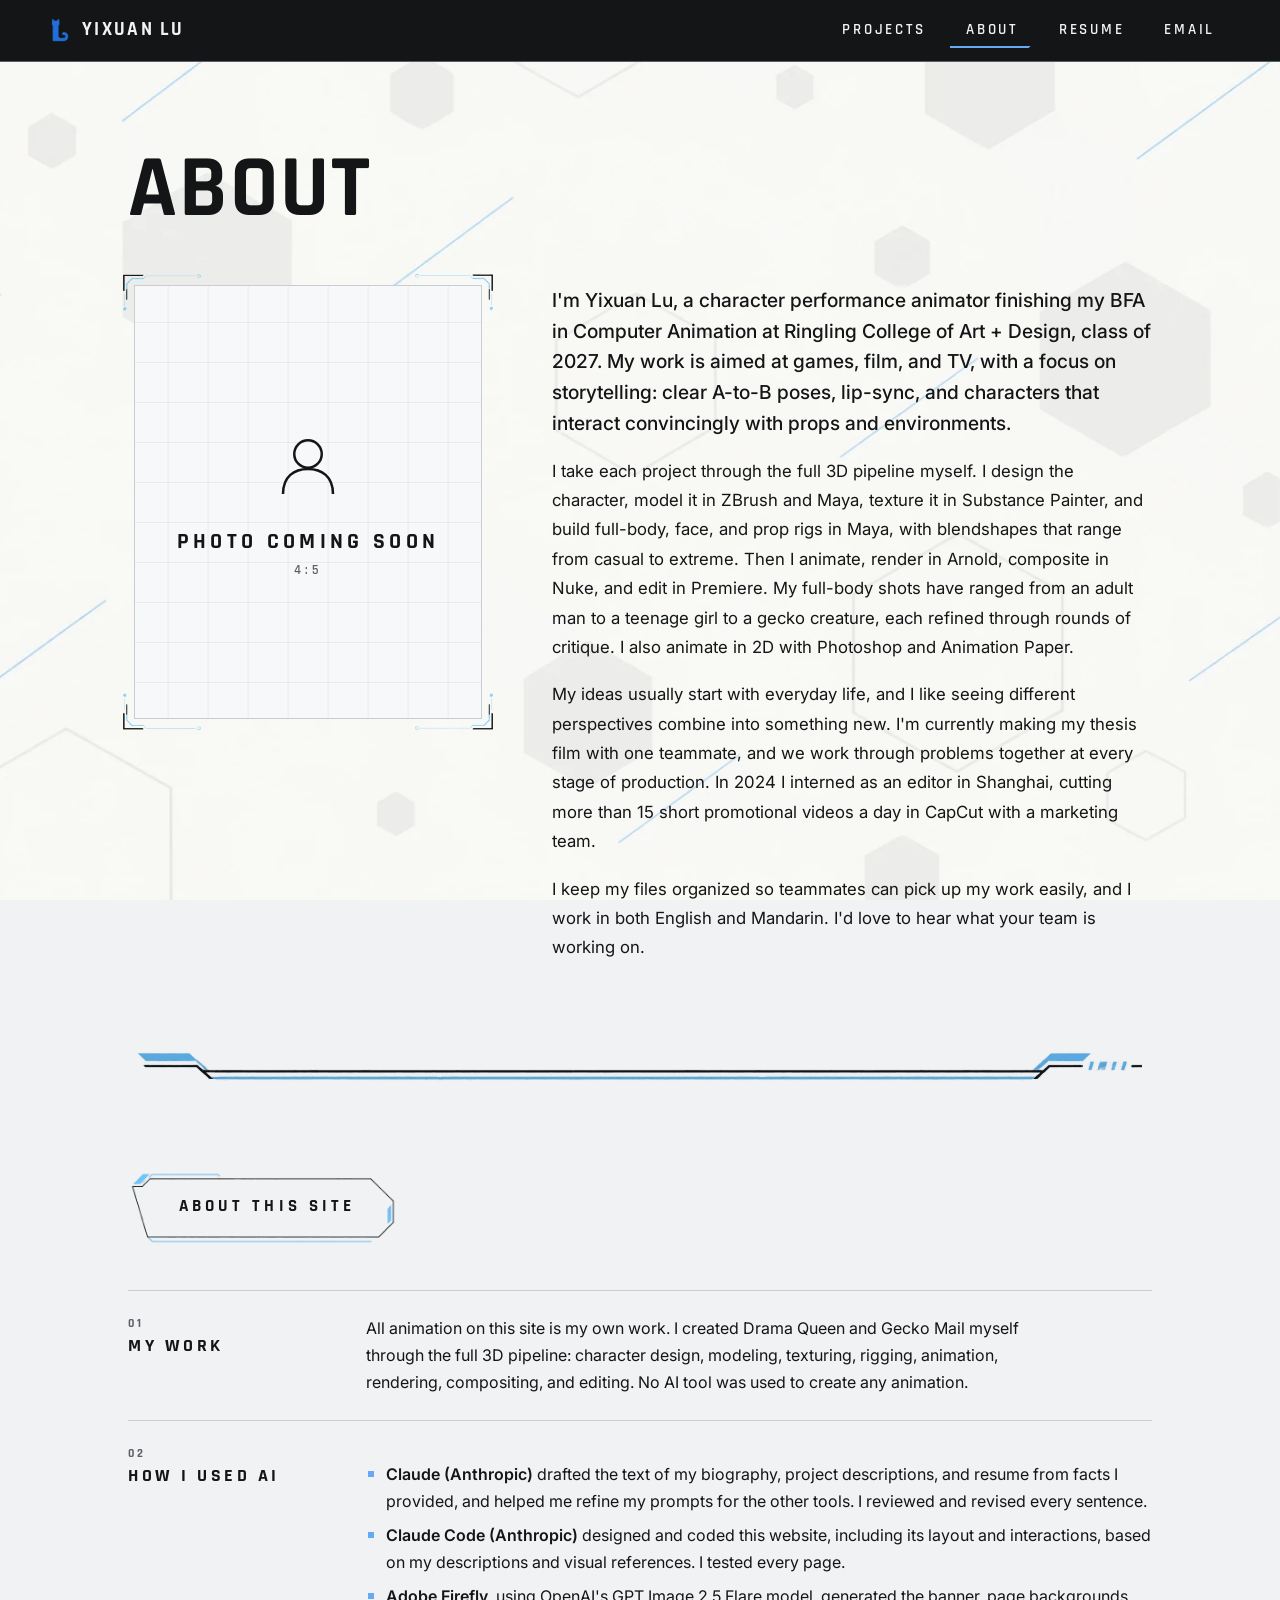
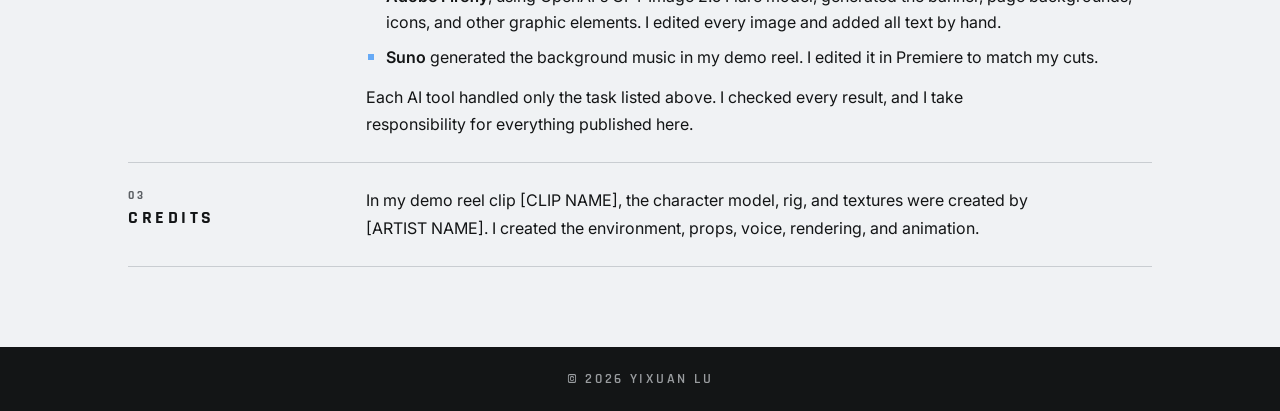
==== commit 3afb52cc: "Pre-launch fixes: compress images, add Projects nav link and 404 page Resize and compress all images" ====
--- a/about.html
+++ b/about.html
@@ -25,6 +25,7 @@
       <span>Yixuan Lu</span>
     </a>
     <nav>
+      <a href="index.html#projects-heading">Projects</a>
       <a href="about.html" aria-current="page">About</a>
       <a href="resume.html">Resume</a>
       <!-- The email address is set once in js/main.js (see EMAIL_ADDRESS) -->
@@ -73,7 +74,7 @@
 
     </section>
 
-    <img class="section-divider" src="images/ui-divider.png" alt="" width="2000" height="92">
+    <img class="section-divider" loading="lazy" src="images/ui-divider.png" alt="" width="2000" height="92">
 
     <!-- ===== ABOUT THIS SITE ===== -->
     <section class="project-description" aria-labelledby="site-heading">
--- a/css/style.css
+++ b/css/style.css
@@ -244,7 +244,7 @@
   border-style: solid;
   border-color: transparent;
   border-width: calc(250px * var(--bracket-scale)) calc(515px * var(--bracket-scale));
-  border-image: url("../images/ui-corner-frame.png") 250 515 stretch;
+  border-image: url("../images/ui-corner-frame.png") 125 258 stretch;
   pointer-events: none;
 }
 
@@ -928,7 +928,153 @@
 }
 
 /* respect the "reduce motion" setting some people turn on */
+/* =============================================================
+   INTERACTIONS
+   Every hover and fade here lasts 0.25 seconds or less.
+   ============================================================= */
+
+/* 1. Smooth fade between pages.
+   Modern browsers cross-fade from one page to the next. */
+@view-transition { navigation: auto; }
+
+::view-transition-old(root),
+::view-transition-new(root) {
+  animation-duration: 0.25s;
+}
+
+/* Browsers without that feature fade the new page in instead. */
+@supports not (view-transition-name: none) {
+  body { animation: page-fade-in 0.25s ease-out; }
+}
+
+@keyframes page-fade-in {
+  from { opacity: 0; }
+}
+
+/* 2. Project Notes: Process and Breakdown open and close on click.
+   The heading row is the button; the text sits under the right column. */
+.description-toggle { display: block; }
+
+.description-toggle summary {
+  display: grid;
+  grid-template-columns: 200px 1fr;
+  gap: clamp(16px, 3vw, 40px);
+  align-items: center;
+  cursor: pointer;
+  list-style: none;
+}
+
+.description-toggle summary::-webkit-details-marker { display: none; }
+
+.description-toggle summary:focus-visible {
+  outline: 2px solid var(--accent);
+  outline-offset: 6px;
+}
+
+.description-toggle > p {
+  margin-top: 14px;
+  margin-left: calc(200px + clamp(16px, 3vw, 40px));
+}
+
+/* "Show" / "Hide" and a plus sign that turns into a minus */
+.toggle-hint {
+  justify-self: end;
+  display: inline-flex;
+  align-items: center;
+  gap: 10px;
+  font-family: var(--font-display);
+  font-size: 0.8rem;
+  font-weight: 700;
+  letter-spacing: 0.2em;
+  text-transform: uppercase;
+  color: var(--gray-dark);
+  transition: color 0.2s;
+}
+
+.toggle-hide,
+.description-toggle[open] .toggle-show { display: none; }
+.description-toggle[open] .toggle-hide { display: inline; }
+
+.toggle-hint i {
+  position: relative;
+  width: 22px;
+  height: 22px;
+  border: 1px solid var(--gray-light);
+  transition: border-color 0.2s, background-color 0.2s;
+}
+
+.toggle-hint i::before,
+.toggle-hint i::after {
+  content: "";
+  position: absolute;
+  left: 50%;
+  top: 50%;
+  width: 10px;
+  height: 2px;
+  margin: -1px 0 0 -5px;
+  background: var(--black);
+  transition: transform 0.2s;
+}
+
+.toggle-hint i::after { transform: rotate(90deg); }
+.description-toggle[open] .toggle-hint i::after { transform: rotate(0deg); }
+
+.description-toggle summary:hover .toggle-hint { color: var(--black); }
+.description-toggle summary:hover .toggle-hint i {
+  border-color: var(--accent);
+  background-color: var(--accent);
+}
+
+/* the text slides open (in browsers that support it) and fades in */
+@media (prefers-reduced-motion: no-preference) {
+  .description-toggle { interpolate-size: allow-keywords; }
+
+  .description-toggle::details-content {
+    block-size: 0;
+    overflow: hidden;
+    transition: block-size 0.25s ease, content-visibility 0.25s allow-discrete;
+  }
+
+  .description-toggle[open]::details-content { block-size: auto; }
+
+  .description-toggle[open] > p { animation: notes-fade-in 0.25s ease-out; }
+}
+
+@keyframes notes-fade-in {
+  from { opacity: 0; transform: translateY(-4px); }
+}
+
+/* 3. Pipeline tiles lift slightly with a light blue outline on hover */
+.pipeline-list li {
+  transition: transform 0.2s, border-color 0.2s, box-shadow 0.2s;
+}
+
+.pipeline-list li:hover {
+  transform: translateY(-4px);
+  border-color: var(--accent);
+  box-shadow: inset 0 0 0 1px var(--accent);
+}
+
+@media (max-width: 700px) {
+  .description-toggle summary { grid-template-columns: 1fr auto; }
+  .description-toggle > p { margin-left: 0; }
+}
+
+/* =============================================================
+   REDUCE MOTION
+   For visitors who turned on "reduce motion" in their device
+   settings: no fades, slides, lifts or spinning. Hover colors
+   and outlines still change, just instantly.
+   ============================================================= */
 @media (prefers-reduced-motion: reduce) {
-  * { transition: none !important; scroll-behavior: auto !important; }
-  .video-ring img { animation: none; }
-}
+  @view-transition { navigation: none; }
+
+  *, *::before, *::after {
+    transition: none !important;
+    animation: none !important;
+    scroll-behavior: auto !important;
+  }
+
+  .project-card:hover,
+  .pipeline-list li:hover { transform: none; }
+}
